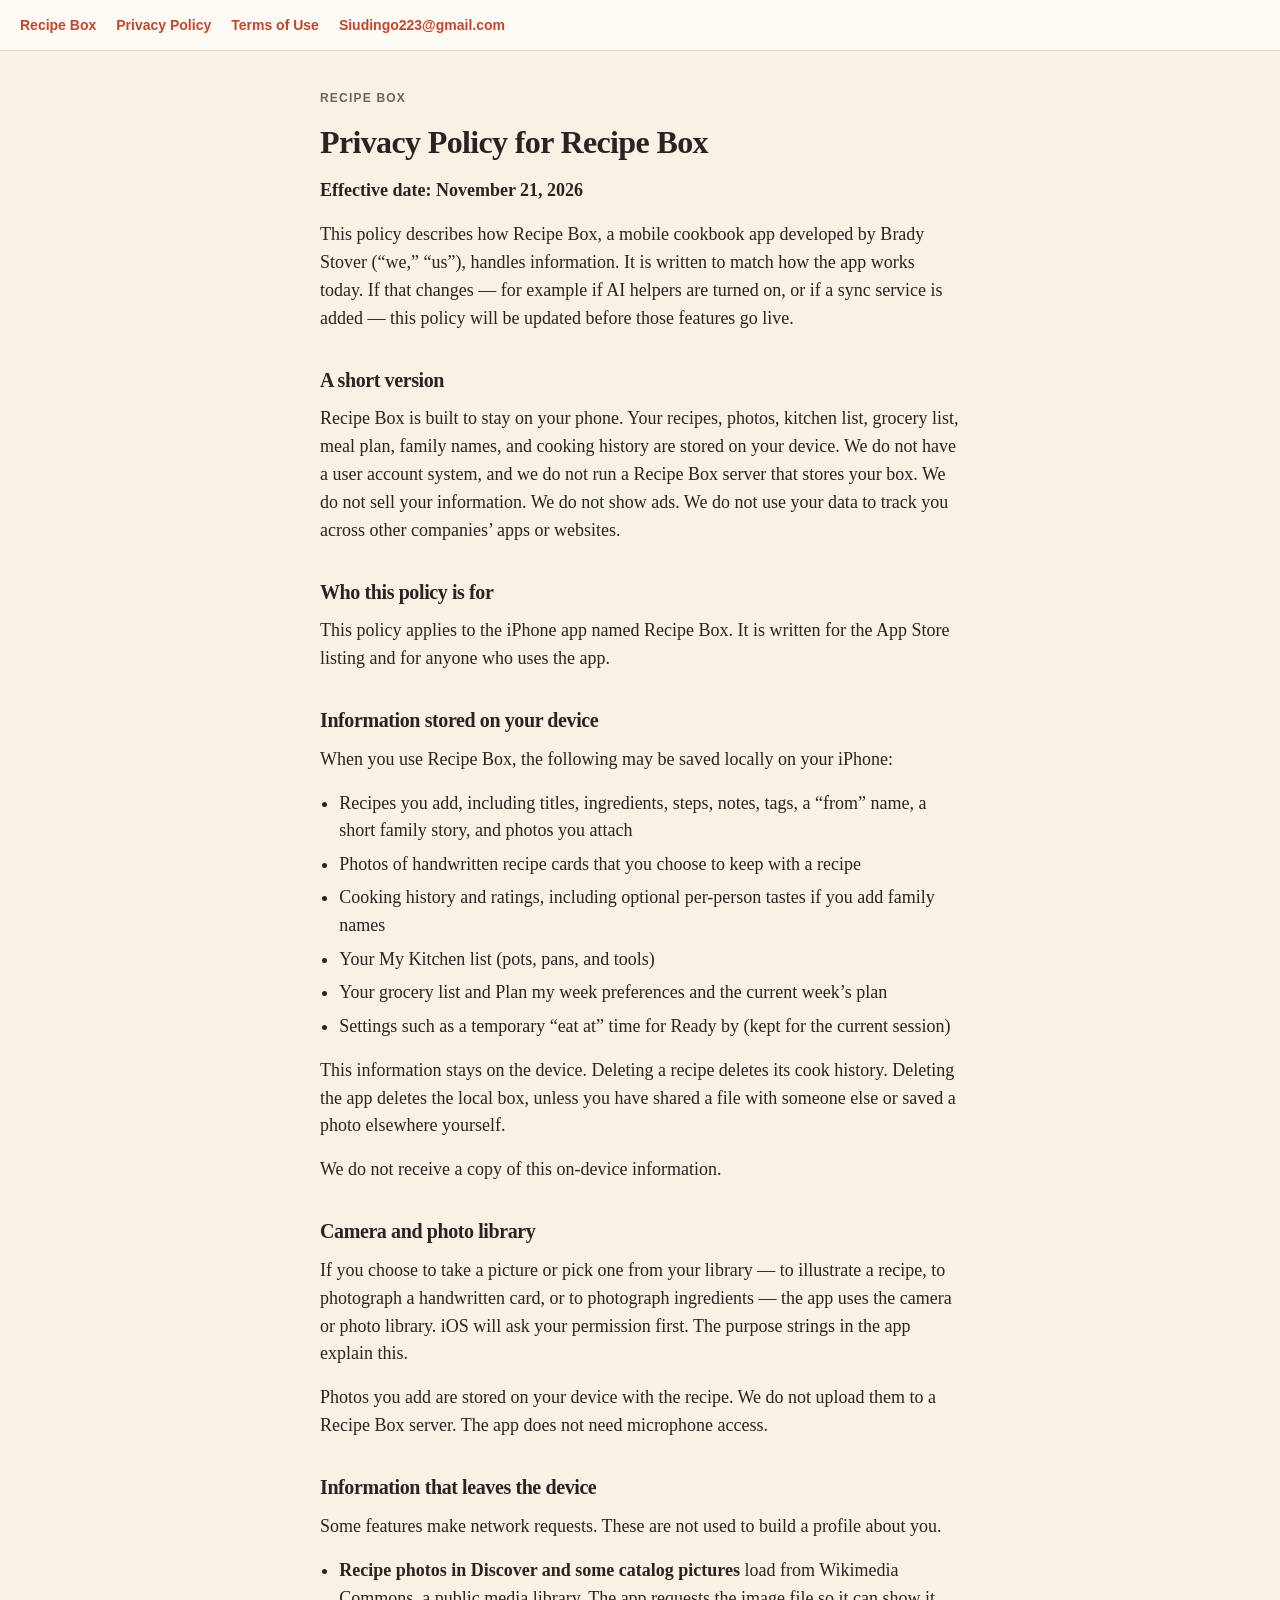
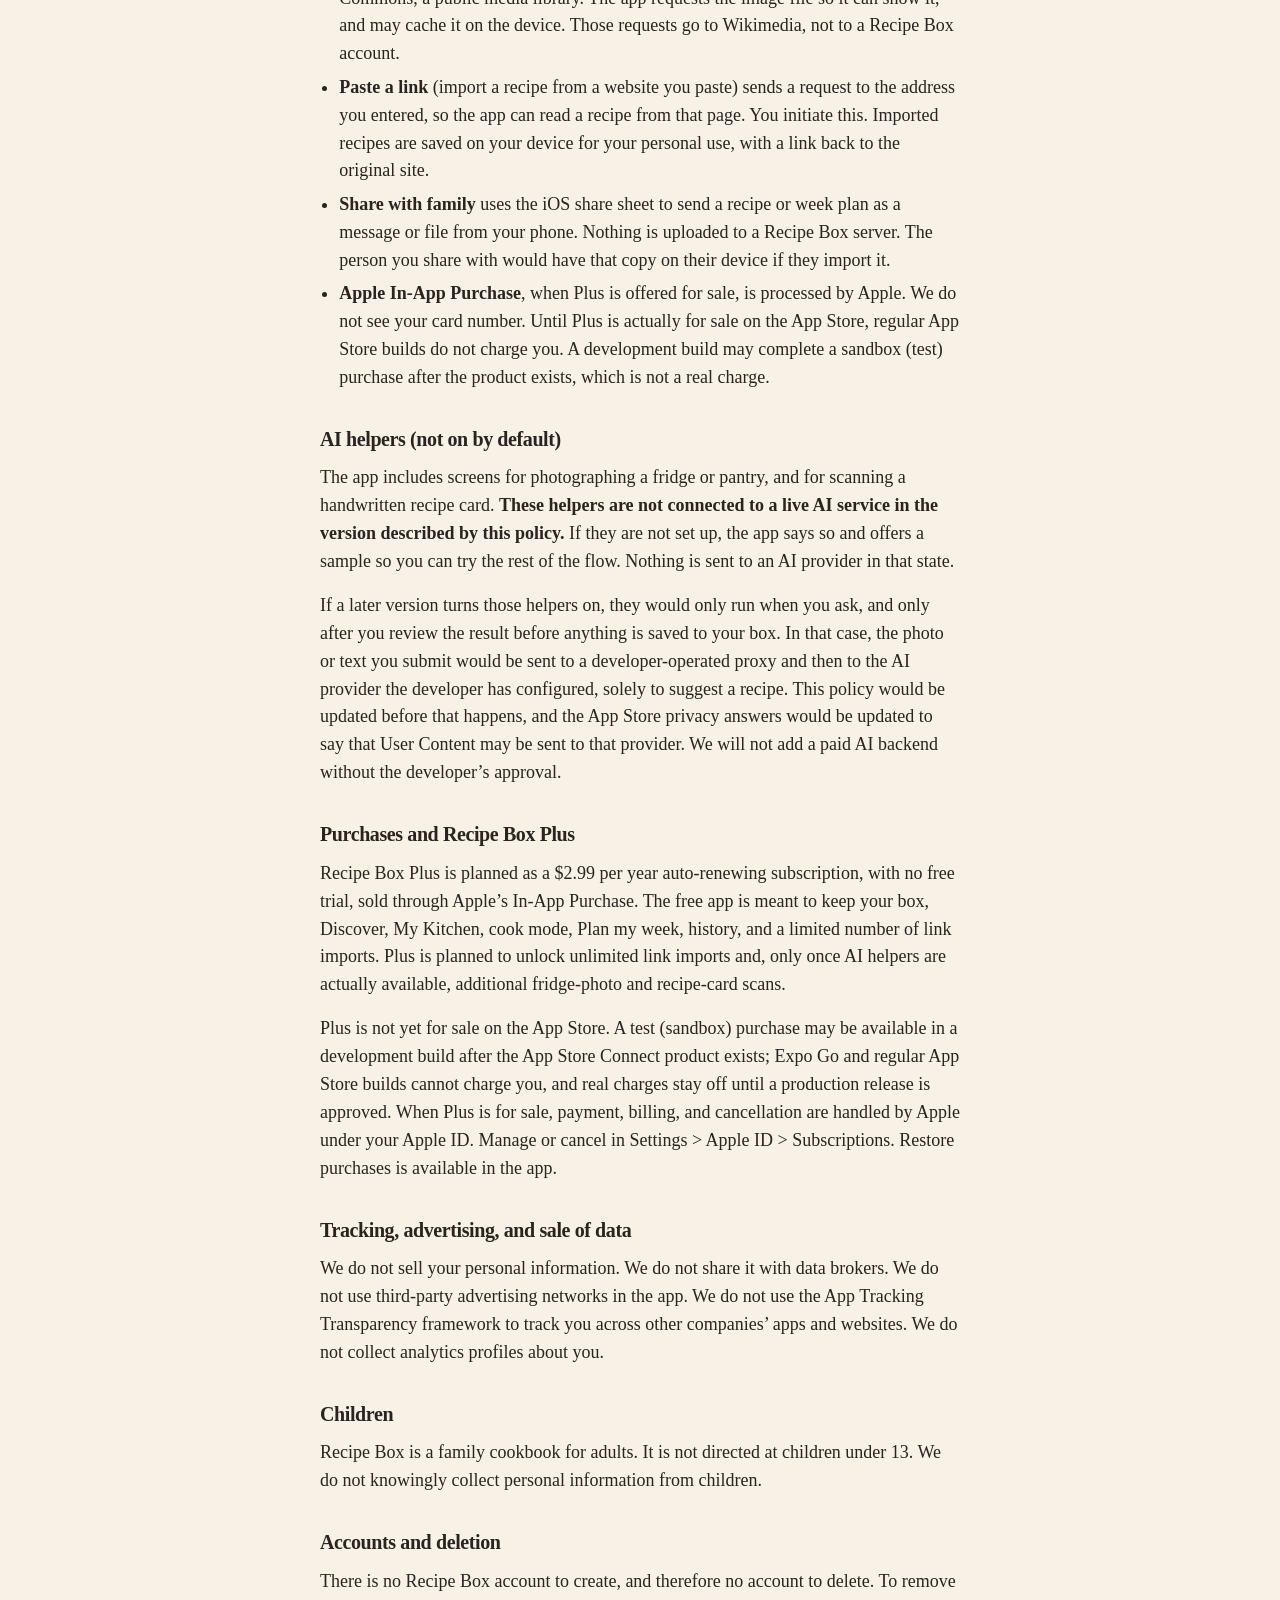
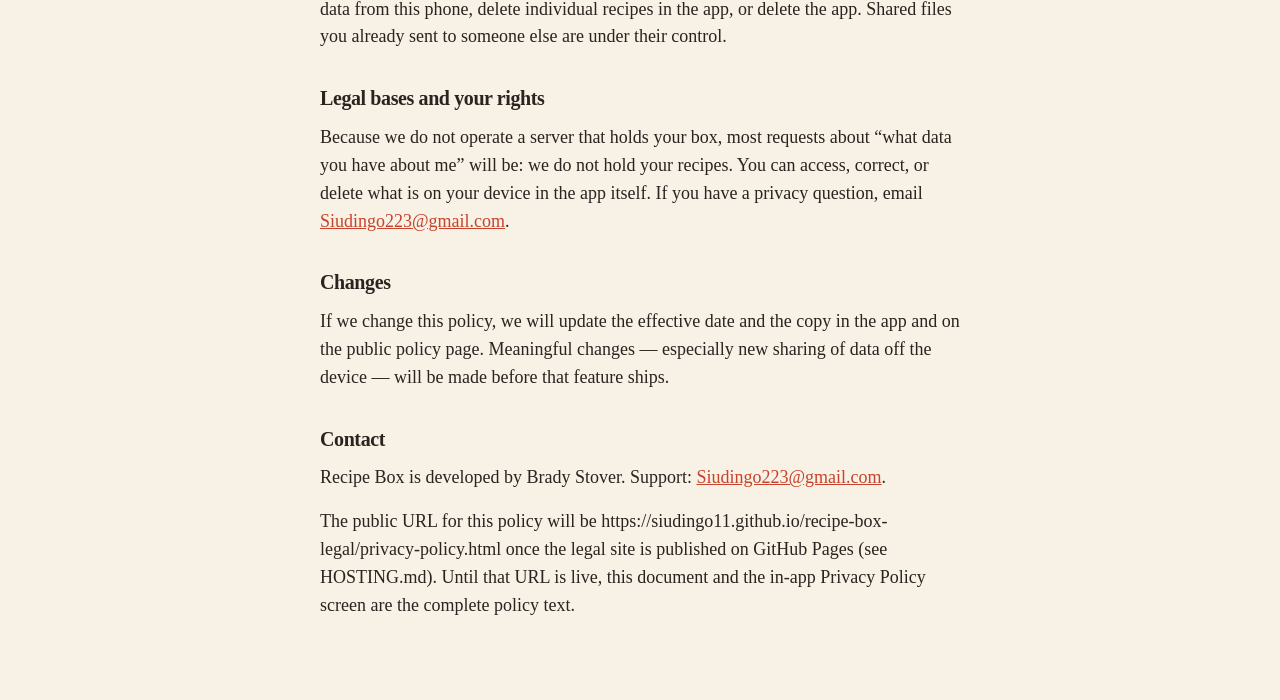
==== docs/privacy-policy.html @ 825e1db1 "Move the legal site into docs/ for GitHub Pages. Pages publishes main /docs, so the HTML, CSS, and ." ====
<!DOCTYPE html>
<html lang="en">
<head>
  <meta charset="utf-8" />
  <meta name="viewport" content="width=device-width, initial-scale=1" />
  <title>Privacy Policy — Recipe Box</title>
  <link rel="stylesheet" href="styles.css" />
</head>
<body>
  <nav class="nav">
      <a href="index.html">Recipe Box</a>
      <a href="privacy-policy.html">Privacy Policy</a>
      <a href="terms.html">Terms of Use</a>
      <a href="mailto:Siudingo223@gmail.com">Siudingo223@gmail.com</a>
    </nav>
  <main>
    <p class="eyebrow">Recipe Box</p>
    <h1>Privacy Policy for Recipe Box</h1><p><strong>Effective date: November 21, 2026</strong></p><p>This policy describes how Recipe Box, a mobile cookbook app developed by Brady Stover (“we,” “us”), handles information. It is written to match how the app works today. If that changes — for example if AI helpers are turned on, or if a sync service is added — this policy will be updated before those features go live.</p><h2>A short version</h2><p>Recipe Box is built to stay on your phone. Your recipes, photos, kitchen list, grocery list, meal plan, family names, and cooking history are stored on your device. We do not have a user account system, and we do not run a Recipe Box server that stores your box. We do not sell your information. We do not show ads. We do not use your data to track you across other companies’ apps or websites.</p><h2>Who this policy is for</h2><p>This policy applies to the iPhone app named Recipe Box. It is written for the App Store listing and for anyone who uses the app.</p><h2>Information stored on your device</h2><p>When you use Recipe Box, the following may be saved locally on your iPhone:</p><ul><li>Recipes you add, including titles, ingredients, steps, notes, tags, a “from” name, a short family story, and photos you attach</li><li>Photos of handwritten recipe cards that you choose to keep with a recipe</li><li>Cooking history and ratings, including optional per-person tastes if you add family names</li><li>Your My Kitchen list (pots, pans, and tools)</li><li>Your grocery list and Plan my week preferences and the current week’s plan</li><li>Settings such as a temporary “eat at” time for Ready by (kept for the current session)</li></ul><p>This information stays on the device. Deleting a recipe deletes its cook history. Deleting the app deletes the local box, unless you have shared a file with someone else or saved a photo elsewhere yourself.</p><p>We do not receive a copy of this on-device information.</p><h2>Camera and photo library</h2><p>If you choose to take a picture or pick one from your library — to illustrate a recipe, to photograph a handwritten card, or to photograph ingredients — the app uses the camera or photo library. iOS will ask your permission first. The purpose strings in the app explain this.</p><p>Photos you add are stored on your device with the recipe. We do not upload them to a Recipe Box server. The app does not need microphone access.</p><h2>Information that leaves the device</h2><p>Some features make network requests. These are not used to build a profile about you.</p><ul><li><strong>Recipe photos in Discover and some catalog pictures</strong> load from Wikimedia Commons, a public media library. The app requests the image file so it can show it, and may cache it on the device. Those requests go to Wikimedia, not to a Recipe Box account.</li><li><strong>Paste a link</strong> (import a recipe from a website you paste) sends a request to the address you entered, so the app can read a recipe from that page. You initiate this. Imported recipes are saved on your device for your personal use, with a link back to the original site.</li><li><strong>Share with family</strong> uses the iOS share sheet to send a recipe or week plan as a message or file from your phone. Nothing is uploaded to a Recipe Box server. The person you share with would have that copy on their device if they import it.</li><li><strong>Apple In-App Purchase</strong>, when Plus is offered for sale, is processed by Apple. We do not see your card number. Until Plus is actually for sale on the App Store, regular App Store builds do not charge you. A development build may complete a sandbox (test) purchase after the product exists, which is not a real charge.</li></ul><h2>AI helpers (not on by default)</h2><p>The app includes screens for photographing a fridge or pantry, and for scanning a handwritten recipe card. <strong>These helpers are not connected to a live AI service in the version described by this policy.</strong> If they are not set up, the app says so and offers a sample so you can try the rest of the flow. Nothing is sent to an AI provider in that state.</p><p>If a later version turns those helpers on, they would only run when you ask, and only after you review the result before anything is saved to your box. In that case, the photo or text you submit would be sent to a developer-operated proxy and then to the AI provider the developer has configured, solely to suggest a recipe. This policy would be updated before that happens, and the App Store privacy answers would be updated to say that User Content may be sent to that provider. We will not add a paid AI backend without the developer’s approval.</p><h2>Purchases and Recipe Box Plus</h2><p>Recipe Box Plus is planned as a $2.99 per year auto-renewing subscription, with no free trial, sold through Apple’s In-App Purchase. The free app is meant to keep your box, Discover, My Kitchen, cook mode, Plan my week, history, and a limited number of link imports. Plus is planned to unlock unlimited link imports and, only once AI helpers are actually available, additional fridge-photo and recipe-card scans.</p><p>Plus is not yet for sale on the App Store. A test (sandbox) purchase may be available in a development build after the App Store Connect product exists; Expo Go and regular App Store builds cannot charge you, and real charges stay off until a production release is approved. When Plus is for sale, payment, billing, and cancellation are handled by Apple under your Apple ID. Manage or cancel in Settings &gt; Apple ID &gt; Subscriptions. Restore purchases is available in the app.</p><h2>Tracking, advertising, and sale of data</h2><p>We do not sell your personal information. We do not share it with data brokers. We do not use third-party advertising networks in the app. We do not use the App Tracking Transparency framework to track you across other companies’ apps and websites. We do not collect analytics profiles about you.</p><h2>Children</h2><p>Recipe Box is a family cookbook for adults. It is not directed at children under 13. We do not knowingly collect personal information from children.</p><h2>Accounts and deletion</h2><p>There is no Recipe Box account to create, and therefore no account to delete. To remove data from this phone, delete individual recipes in the app, or delete the app. Shared files you already sent to someone else are under their control.</p><h2>Legal bases and your rights</h2><p>Because we do not operate a server that holds your box, most requests about “what data you have about me” will be: we do not hold your recipes. You can access, correct, or delete what is on your device in the app itself. If you have a privacy question, email <a href="mailto:Siudingo223@gmail.com">Siudingo223@gmail.com</a>.</p><h2>Changes</h2><p>If we change this policy, we will update the effective date and the copy in the app and on the public policy page. Meaningful changes — especially new sharing of data off the device — will be made before that feature ships.</p><h2>Contact</h2><p>Recipe Box is developed by Brady Stover. Support: <a href="mailto:Siudingo223@gmail.com">Siudingo223@gmail.com</a>.</p><p>The public URL for this policy will be https://siudingo11.github.io/recipe-box-legal/privacy-policy.html once the legal site is published on GitHub Pages (see HOSTING.md). Until that URL is live, this document and the in-app Privacy Policy screen are the complete policy text.</p>
  </main>
</body>
</html>
---- docs/styles.css ----
:root { color-scheme: light; }
body {
  margin: 0;
  background: #F7F1E6;
  color: #2A2420;
  font: 18px/1.55 Georgia, "Times New Roman", serif;
}
.nav {
  display: flex;
  flex-wrap: wrap;
  gap: 0.75rem 1.25rem;
  padding: 1rem 1.25rem;
  border-bottom: 1px solid #E6DCCB;
  background: #FFFCF6;
  font: 600 14px/1.3 -apple-system, BlinkMacSystemFont, "Segoe UI", sans-serif;
}
.nav a { color: #C8432B; text-decoration: none; }
.nav a:hover { text-decoration: underline; }
main { max-width: 40rem; margin: 0 auto; padding: 2.5rem 1.25rem 4rem; }
h1, h2 { font-weight: 600; letter-spacing: -0.02em; }
h1 { font-size: 2rem; line-height: 1.2; margin: 0 0 1rem; }
h2 { font-size: 1.25rem; margin: 2rem 0 0.6rem; }
p, li { color: #2A2420; }
p { margin: 0 0 1rem; }
ul { margin: 0 0 1rem; padding-left: 1.2rem; }
li { margin: 0 0 0.35rem; }
a { color: #C8432B; }
.eyebrow {
  font: 600 12px/1.3 -apple-system, BlinkMacSystemFont, "Segoe UI", sans-serif;
  letter-spacing: 0.1em;
  text-transform: uppercase;
  color: #6E645A;
}
.hero p { color: #6E645A; }
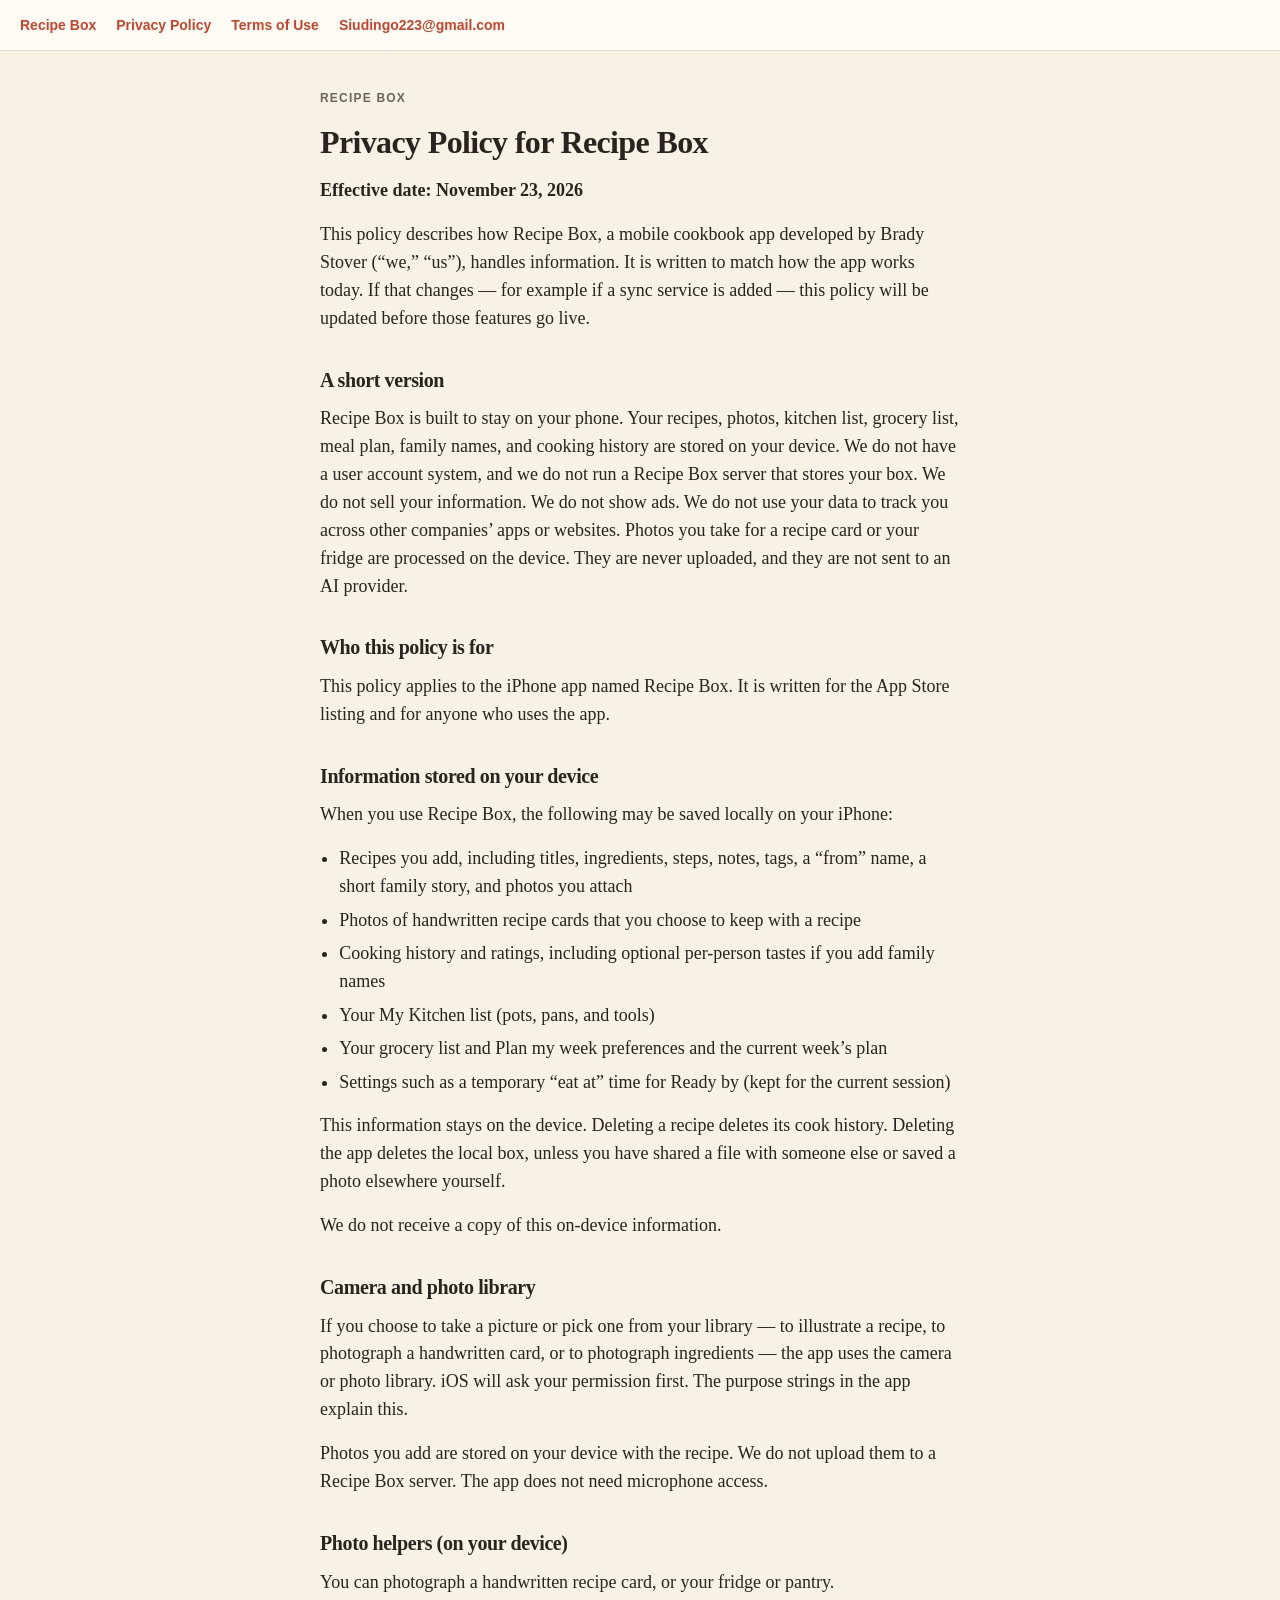
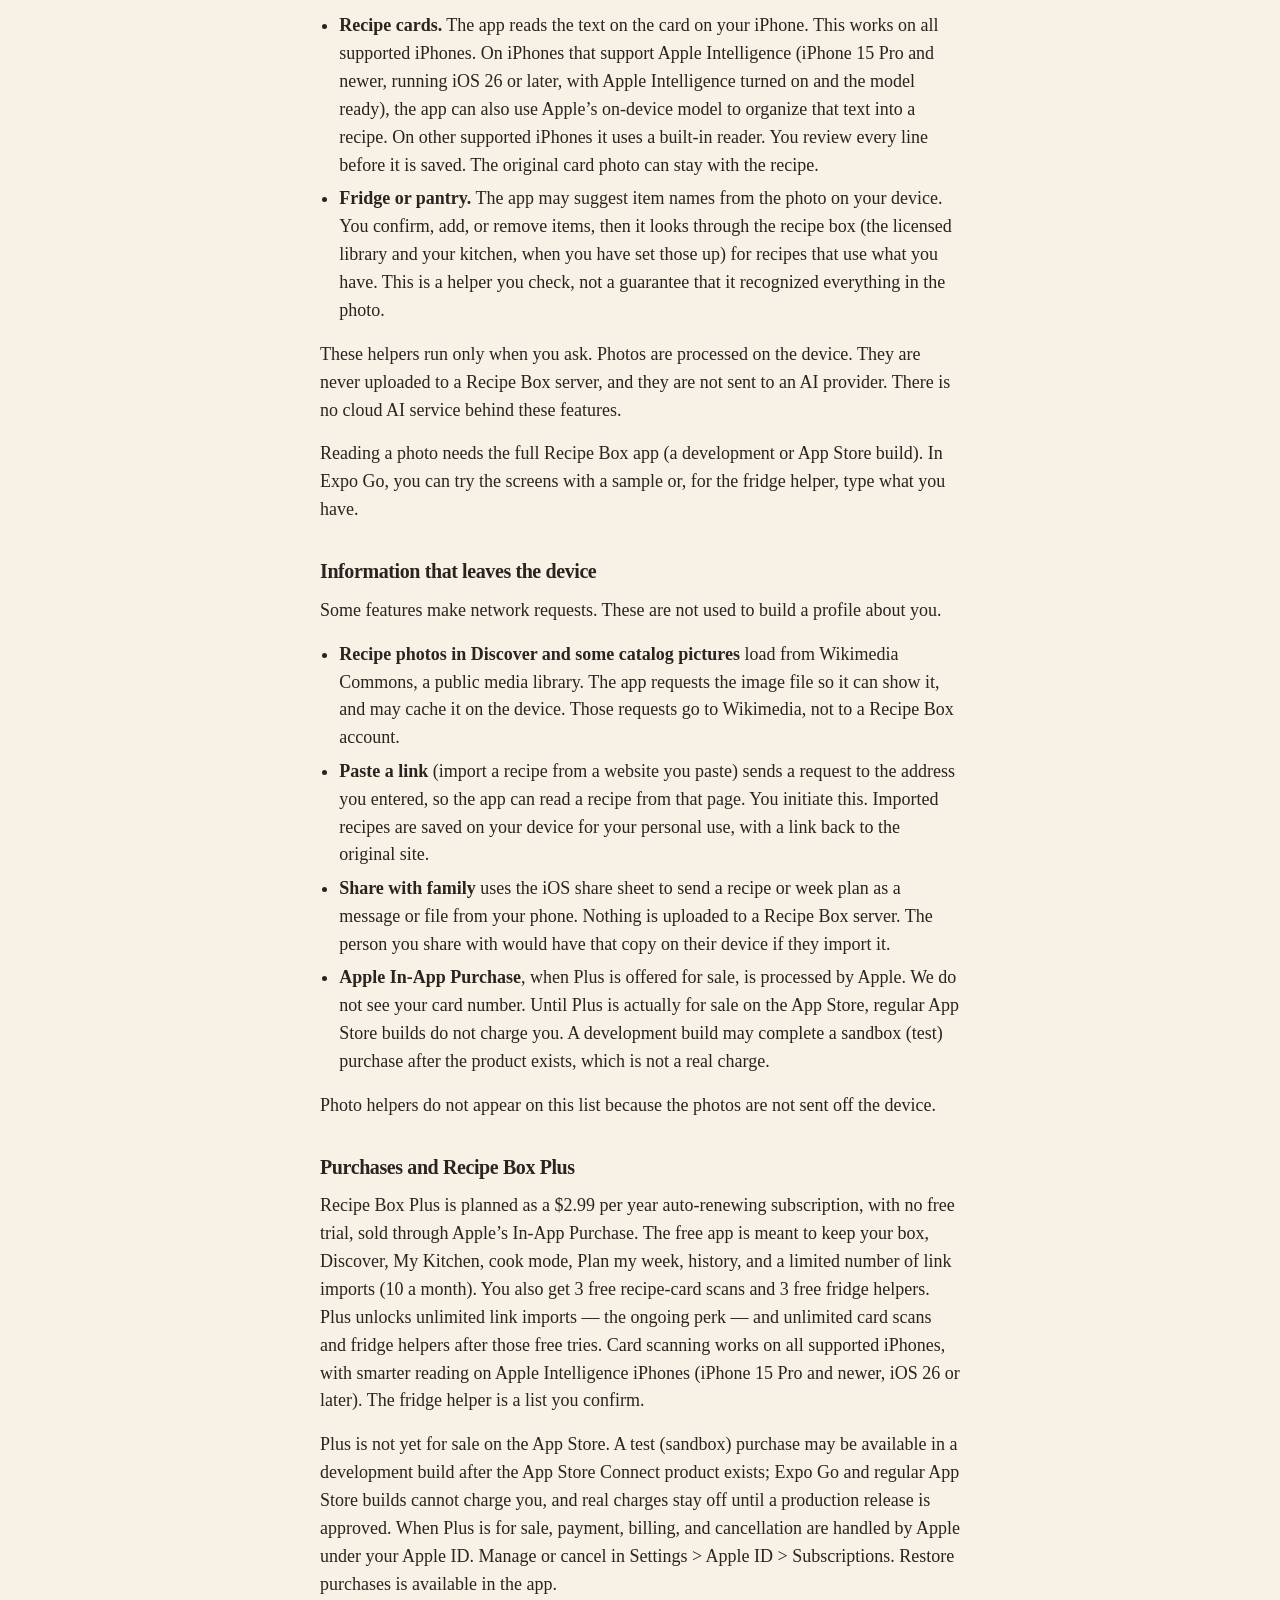
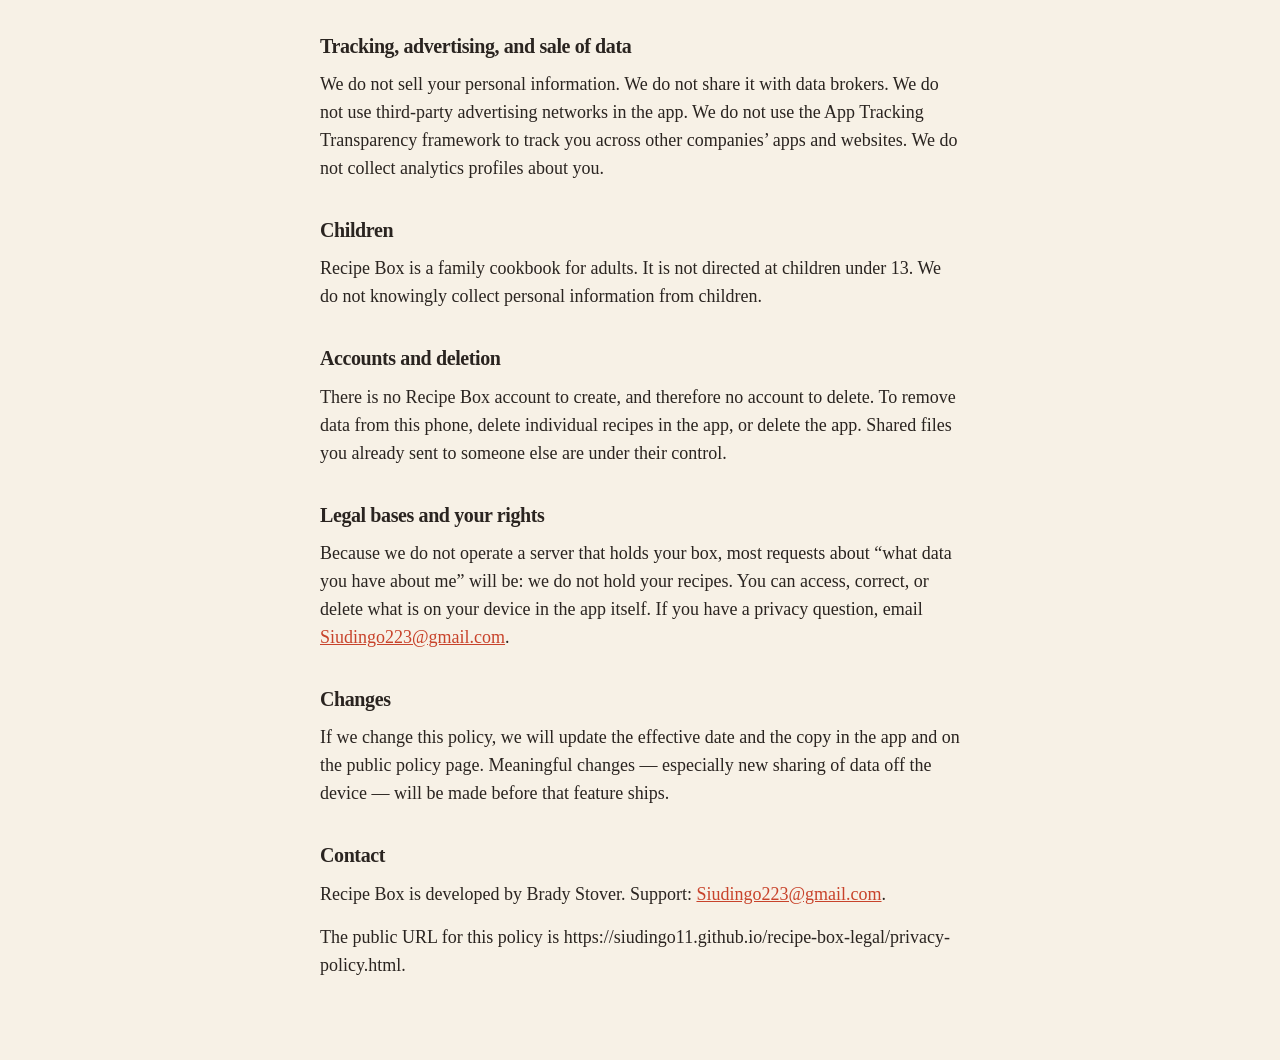
==== commit 4eac9286: "Say photos stay on the phone in the privacy policy and terms Card and fridge photos are processed on" ====
--- a/docs/privacy-policy.html
+++ b/docs/privacy-policy.html
@@ -15,7 +15,7 @@
     </nav>
   <main>
     <p class="eyebrow">Recipe Box</p>
-    <h1>Privacy Policy for Recipe Box</h1><p><strong>Effective date: November 21, 2026</strong></p><p>This policy describes how Recipe Box, a mobile cookbook app developed by Brady Stover (“we,” “us”), handles information. It is written to match how the app works today. If that changes — for example if AI helpers are turned on, or if a sync service is added — this policy will be updated before those features go live.</p><h2>A short version</h2><p>Recipe Box is built to stay on your phone. Your recipes, photos, kitchen list, grocery list, meal plan, family names, and cooking history are stored on your device. We do not have a user account system, and we do not run a Recipe Box server that stores your box. We do not sell your information. We do not show ads. We do not use your data to track you across other companies’ apps or websites.</p><h2>Who this policy is for</h2><p>This policy applies to the iPhone app named Recipe Box. It is written for the App Store listing and for anyone who uses the app.</p><h2>Information stored on your device</h2><p>When you use Recipe Box, the following may be saved locally on your iPhone:</p><ul><li>Recipes you add, including titles, ingredients, steps, notes, tags, a “from” name, a short family story, and photos you attach</li><li>Photos of handwritten recipe cards that you choose to keep with a recipe</li><li>Cooking history and ratings, including optional per-person tastes if you add family names</li><li>Your My Kitchen list (pots, pans, and tools)</li><li>Your grocery list and Plan my week preferences and the current week’s plan</li><li>Settings such as a temporary “eat at” time for Ready by (kept for the current session)</li></ul><p>This information stays on the device. Deleting a recipe deletes its cook history. Deleting the app deletes the local box, unless you have shared a file with someone else or saved a photo elsewhere yourself.</p><p>We do not receive a copy of this on-device information.</p><h2>Camera and photo library</h2><p>If you choose to take a picture or pick one from your library — to illustrate a recipe, to photograph a handwritten card, or to photograph ingredients — the app uses the camera or photo library. iOS will ask your permission first. The purpose strings in the app explain this.</p><p>Photos you add are stored on your device with the recipe. We do not upload them to a Recipe Box server. The app does not need microphone access.</p><h2>Information that leaves the device</h2><p>Some features make network requests. These are not used to build a profile about you.</p><ul><li><strong>Recipe photos in Discover and some catalog pictures</strong> load from Wikimedia Commons, a public media library. The app requests the image file so it can show it, and may cache it on the device. Those requests go to Wikimedia, not to a Recipe Box account.</li><li><strong>Paste a link</strong> (import a recipe from a website you paste) sends a request to the address you entered, so the app can read a recipe from that page. You initiate this. Imported recipes are saved on your device for your personal use, with a link back to the original site.</li><li><strong>Share with family</strong> uses the iOS share sheet to send a recipe or week plan as a message or file from your phone. Nothing is uploaded to a Recipe Box server. The person you share with would have that copy on their device if they import it.</li><li><strong>Apple In-App Purchase</strong>, when Plus is offered for sale, is processed by Apple. We do not see your card number. Until Plus is actually for sale on the App Store, regular App Store builds do not charge you. A development build may complete a sandbox (test) purchase after the product exists, which is not a real charge.</li></ul><h2>AI helpers (not on by default)</h2><p>The app includes screens for photographing a fridge or pantry, and for scanning a handwritten recipe card. <strong>These helpers are not connected to a live AI service in the version described by this policy.</strong> If they are not set up, the app says so and offers a sample so you can try the rest of the flow. Nothing is sent to an AI provider in that state.</p><p>If a later version turns those helpers on, they would only run when you ask, and only after you review the result before anything is saved to your box. In that case, the photo or text you submit would be sent to a developer-operated proxy and then to the AI provider the developer has configured, solely to suggest a recipe. This policy would be updated before that happens, and the App Store privacy answers would be updated to say that User Content may be sent to that provider. We will not add a paid AI backend without the developer’s approval.</p><h2>Purchases and Recipe Box Plus</h2><p>Recipe Box Plus is planned as a $2.99 per year auto-renewing subscription, with no free trial, sold through Apple’s In-App Purchase. The free app is meant to keep your box, Discover, My Kitchen, cook mode, Plan my week, history, and a limited number of link imports. Plus is planned to unlock unlimited link imports and, only once AI helpers are actually available, additional fridge-photo and recipe-card scans.</p><p>Plus is not yet for sale on the App Store. A test (sandbox) purchase may be available in a development build after the App Store Connect product exists; Expo Go and regular App Store builds cannot charge you, and real charges stay off until a production release is approved. When Plus is for sale, payment, billing, and cancellation are handled by Apple under your Apple ID. Manage or cancel in Settings &gt; Apple ID &gt; Subscriptions. Restore purchases is available in the app.</p><h2>Tracking, advertising, and sale of data</h2><p>We do not sell your personal information. We do not share it with data brokers. We do not use third-party advertising networks in the app. We do not use the App Tracking Transparency framework to track you across other companies’ apps and websites. We do not collect analytics profiles about you.</p><h2>Children</h2><p>Recipe Box is a family cookbook for adults. It is not directed at children under 13. We do not knowingly collect personal information from children.</p><h2>Accounts and deletion</h2><p>There is no Recipe Box account to create, and therefore no account to delete. To remove data from this phone, delete individual recipes in the app, or delete the app. Shared files you already sent to someone else are under their control.</p><h2>Legal bases and your rights</h2><p>Because we do not operate a server that holds your box, most requests about “what data you have about me” will be: we do not hold your recipes. You can access, correct, or delete what is on your device in the app itself. If you have a privacy question, email <a href="mailto:Siudingo223@gmail.com">Siudingo223@gmail.com</a>.</p><h2>Changes</h2><p>If we change this policy, we will update the effective date and the copy in the app and on the public policy page. Meaningful changes — especially new sharing of data off the device — will be made before that feature ships.</p><h2>Contact</h2><p>Recipe Box is developed by Brady Stover. Support: <a href="mailto:Siudingo223@gmail.com">Siudingo223@gmail.com</a>.</p><p>The public URL for this policy will be https://siudingo11.github.io/recipe-box-legal/privacy-policy.html once the legal site is published on GitHub Pages (see HOSTING.md). Until that URL is live, this document and the in-app Privacy Policy screen are the complete policy text.</p>
+    <h1>Privacy Policy for Recipe Box</h1><p><strong>Effective date: November 23, 2026</strong></p><p>This policy describes how Recipe Box, a mobile cookbook app developed by Brady Stover (“we,” “us”), handles information. It is written to match how the app works today. If that changes — for example if a sync service is added — this policy will be updated before those features go live.</p><h2>A short version</h2><p>Recipe Box is built to stay on your phone. Your recipes, photos, kitchen list, grocery list, meal plan, family names, and cooking history are stored on your device. We do not have a user account system, and we do not run a Recipe Box server that stores your box. We do not sell your information. We do not show ads. We do not use your data to track you across other companies’ apps or websites. Photos you take for a recipe card or your fridge are processed on the device. They are never uploaded, and they are not sent to an AI provider.</p><h2>Who this policy is for</h2><p>This policy applies to the iPhone app named Recipe Box. It is written for the App Store listing and for anyone who uses the app.</p><h2>Information stored on your device</h2><p>When you use Recipe Box, the following may be saved locally on your iPhone:</p><ul><li>Recipes you add, including titles, ingredients, steps, notes, tags, a “from” name, a short family story, and photos you attach</li><li>Photos of handwritten recipe cards that you choose to keep with a recipe</li><li>Cooking history and ratings, including optional per-person tastes if you add family names</li><li>Your My Kitchen list (pots, pans, and tools)</li><li>Your grocery list and Plan my week preferences and the current week’s plan</li><li>Settings such as a temporary “eat at” time for Ready by (kept for the current session)</li></ul><p>This information stays on the device. Deleting a recipe deletes its cook history. Deleting the app deletes the local box, unless you have shared a file with someone else or saved a photo elsewhere yourself.</p><p>We do not receive a copy of this on-device information.</p><h2>Camera and photo library</h2><p>If you choose to take a picture or pick one from your library — to illustrate a recipe, to photograph a handwritten card, or to photograph ingredients — the app uses the camera or photo library. iOS will ask your permission first. The purpose strings in the app explain this.</p><p>Photos you add are stored on your device with the recipe. We do not upload them to a Recipe Box server. The app does not need microphone access.</p><h2>Photo helpers (on your device)</h2><p>You can photograph a handwritten recipe card, or your fridge or pantry.</p><ul><li><strong>Recipe cards.</strong> The app reads the text on the card on your iPhone. This works on all supported iPhones. On iPhones that support Apple Intelligence (iPhone 15 Pro and newer, running iOS 26 or later, with Apple Intelligence turned on and the model ready), the app can also use Apple’s on-device model to organize that text into a recipe. On other supported iPhones it uses a built-in reader. You review every line before it is saved. The original card photo can stay with the recipe.</li><li><strong>Fridge or pantry.</strong> The app may suggest item names from the photo on your device. You confirm, add, or remove items, then it looks through the recipe box (the licensed library and your kitchen, when you have set those up) for recipes that use what you have. This is a helper you check, not a guarantee that it recognized everything in the photo.</li></ul><p>These helpers run only when you ask. Photos are processed on the device. They are never uploaded to a Recipe Box server, and they are not sent to an AI provider. There is no cloud AI service behind these features.</p><p>Reading a photo needs the full Recipe Box app (a development or App Store build). In Expo Go, you can try the screens with a sample or, for the fridge helper, type what you have.</p><h2>Information that leaves the device</h2><p>Some features make network requests. These are not used to build a profile about you.</p><ul><li><strong>Recipe photos in Discover and some catalog pictures</strong> load from Wikimedia Commons, a public media library. The app requests the image file so it can show it, and may cache it on the device. Those requests go to Wikimedia, not to a Recipe Box account.</li><li><strong>Paste a link</strong> (import a recipe from a website you paste) sends a request to the address you entered, so the app can read a recipe from that page. You initiate this. Imported recipes are saved on your device for your personal use, with a link back to the original site.</li><li><strong>Share with family</strong> uses the iOS share sheet to send a recipe or week plan as a message or file from your phone. Nothing is uploaded to a Recipe Box server. The person you share with would have that copy on their device if they import it.</li><li><strong>Apple In-App Purchase</strong>, when Plus is offered for sale, is processed by Apple. We do not see your card number. Until Plus is actually for sale on the App Store, regular App Store builds do not charge you. A development build may complete a sandbox (test) purchase after the product exists, which is not a real charge.</li></ul><p>Photo helpers do not appear on this list because the photos are not sent off the device.</p><h2>Purchases and Recipe Box Plus</h2><p>Recipe Box Plus is planned as a $2.99 per year auto-renewing subscription, with no free trial, sold through Apple’s In-App Purchase. The free app is meant to keep your box, Discover, My Kitchen, cook mode, Plan my week, history, and a limited number of link imports (10 a month). You also get 3 free recipe-card scans and 3 free fridge helpers. Plus unlocks unlimited link imports — the ongoing perk — and unlimited card scans and fridge helpers after those free tries. Card scanning works on all supported iPhones, with smarter reading on Apple Intelligence iPhones (iPhone 15 Pro and newer, iOS 26 or later). The fridge helper is a list you confirm.</p><p>Plus is not yet for sale on the App Store. A test (sandbox) purchase may be available in a development build after the App Store Connect product exists; Expo Go and regular App Store builds cannot charge you, and real charges stay off until a production release is approved. When Plus is for sale, payment, billing, and cancellation are handled by Apple under your Apple ID. Manage or cancel in Settings &gt; Apple ID &gt; Subscriptions. Restore purchases is available in the app.</p><h2>Tracking, advertising, and sale of data</h2><p>We do not sell your personal information. We do not share it with data brokers. We do not use third-party advertising networks in the app. We do not use the App Tracking Transparency framework to track you across other companies’ apps and websites. We do not collect analytics profiles about you.</p><h2>Children</h2><p>Recipe Box is a family cookbook for adults. It is not directed at children under 13. We do not knowingly collect personal information from children.</p><h2>Accounts and deletion</h2><p>There is no Recipe Box account to create, and therefore no account to delete. To remove data from this phone, delete individual recipes in the app, or delete the app. Shared files you already sent to someone else are under their control.</p><h2>Legal bases and your rights</h2><p>Because we do not operate a server that holds your box, most requests about “what data you have about me” will be: we do not hold your recipes. You can access, correct, or delete what is on your device in the app itself. If you have a privacy question, email <a href="mailto:Siudingo223@gmail.com">Siudingo223@gmail.com</a>.</p><h2>Changes</h2><p>If we change this policy, we will update the effective date and the copy in the app and on the public policy page. Meaningful changes — especially new sharing of data off the device — will be made before that feature ships.</p><h2>Contact</h2><p>Recipe Box is developed by Brady Stover. Support: <a href="mailto:Siudingo223@gmail.com">Siudingo223@gmail.com</a>.</p><p>The public URL for this policy is https://siudingo11.github.io/recipe-box-legal/privacy-policy.html.</p>
   </main>
 </body>
 </html>
